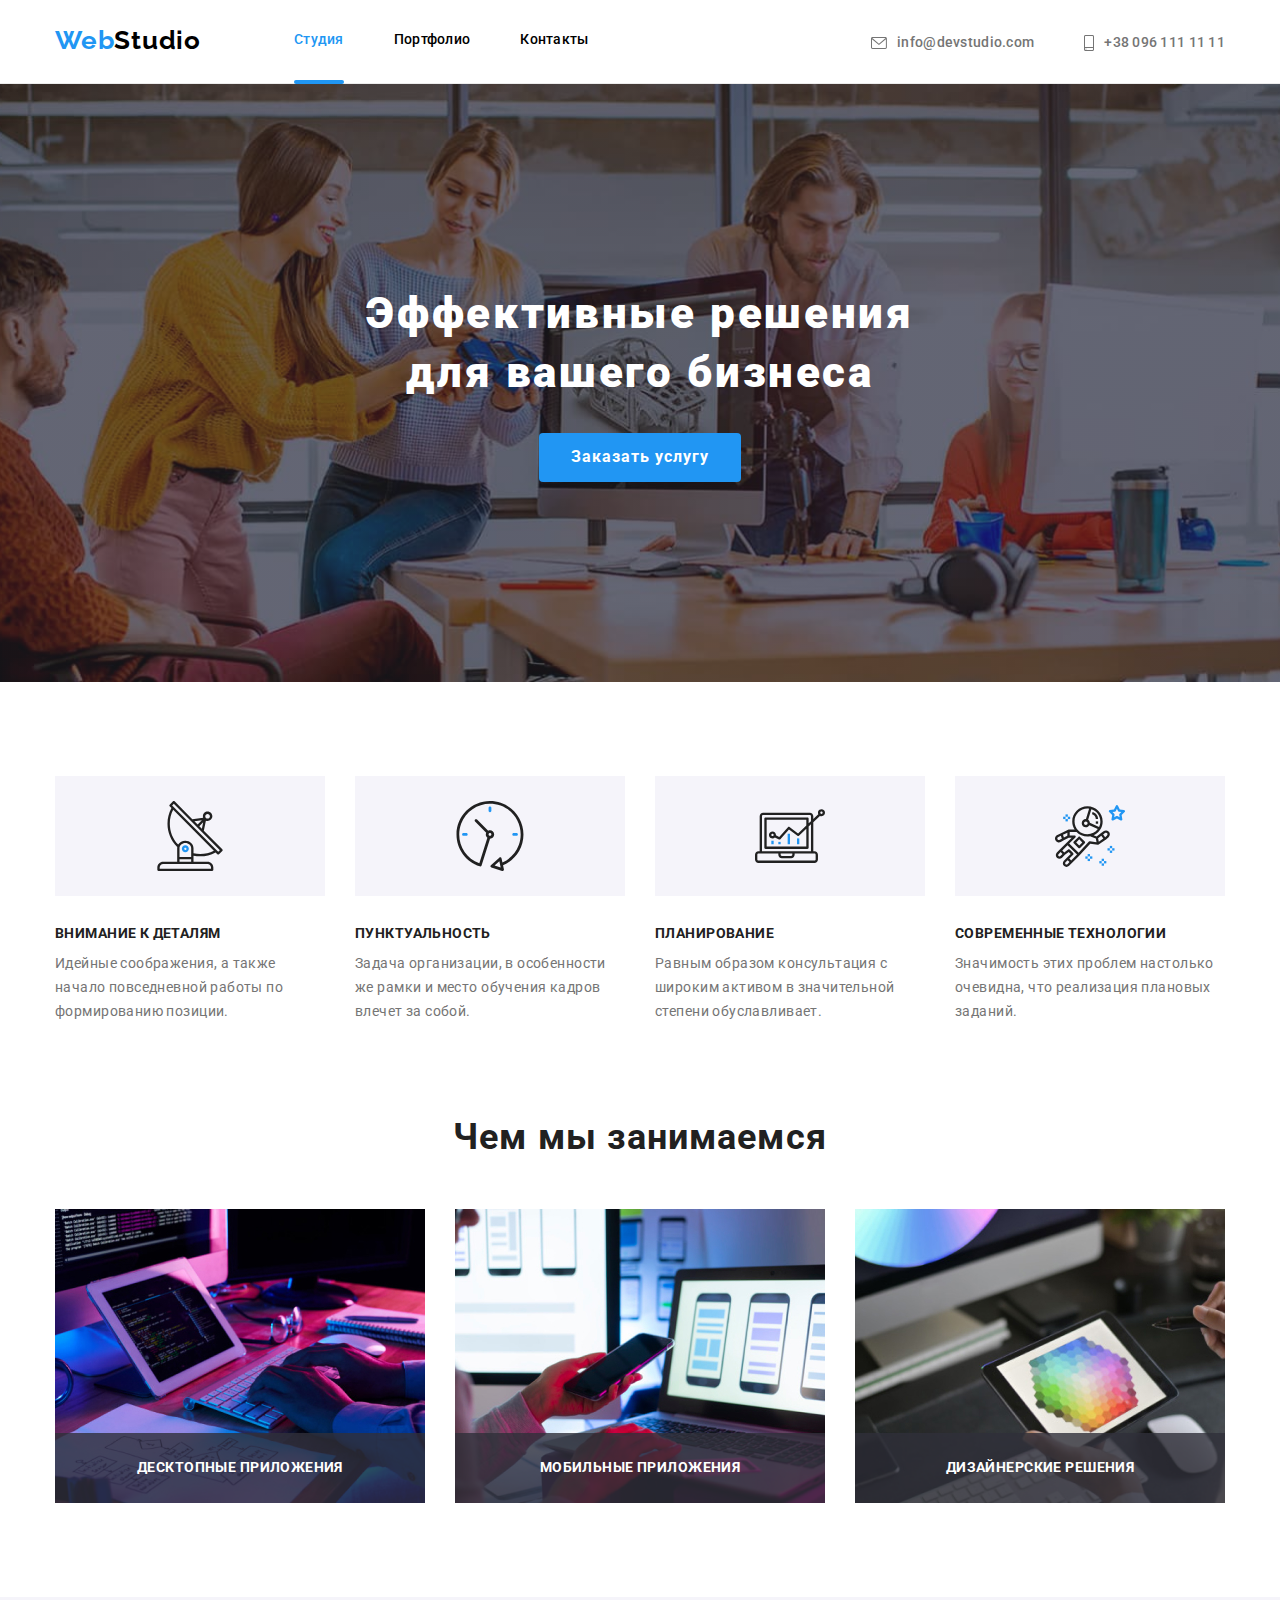
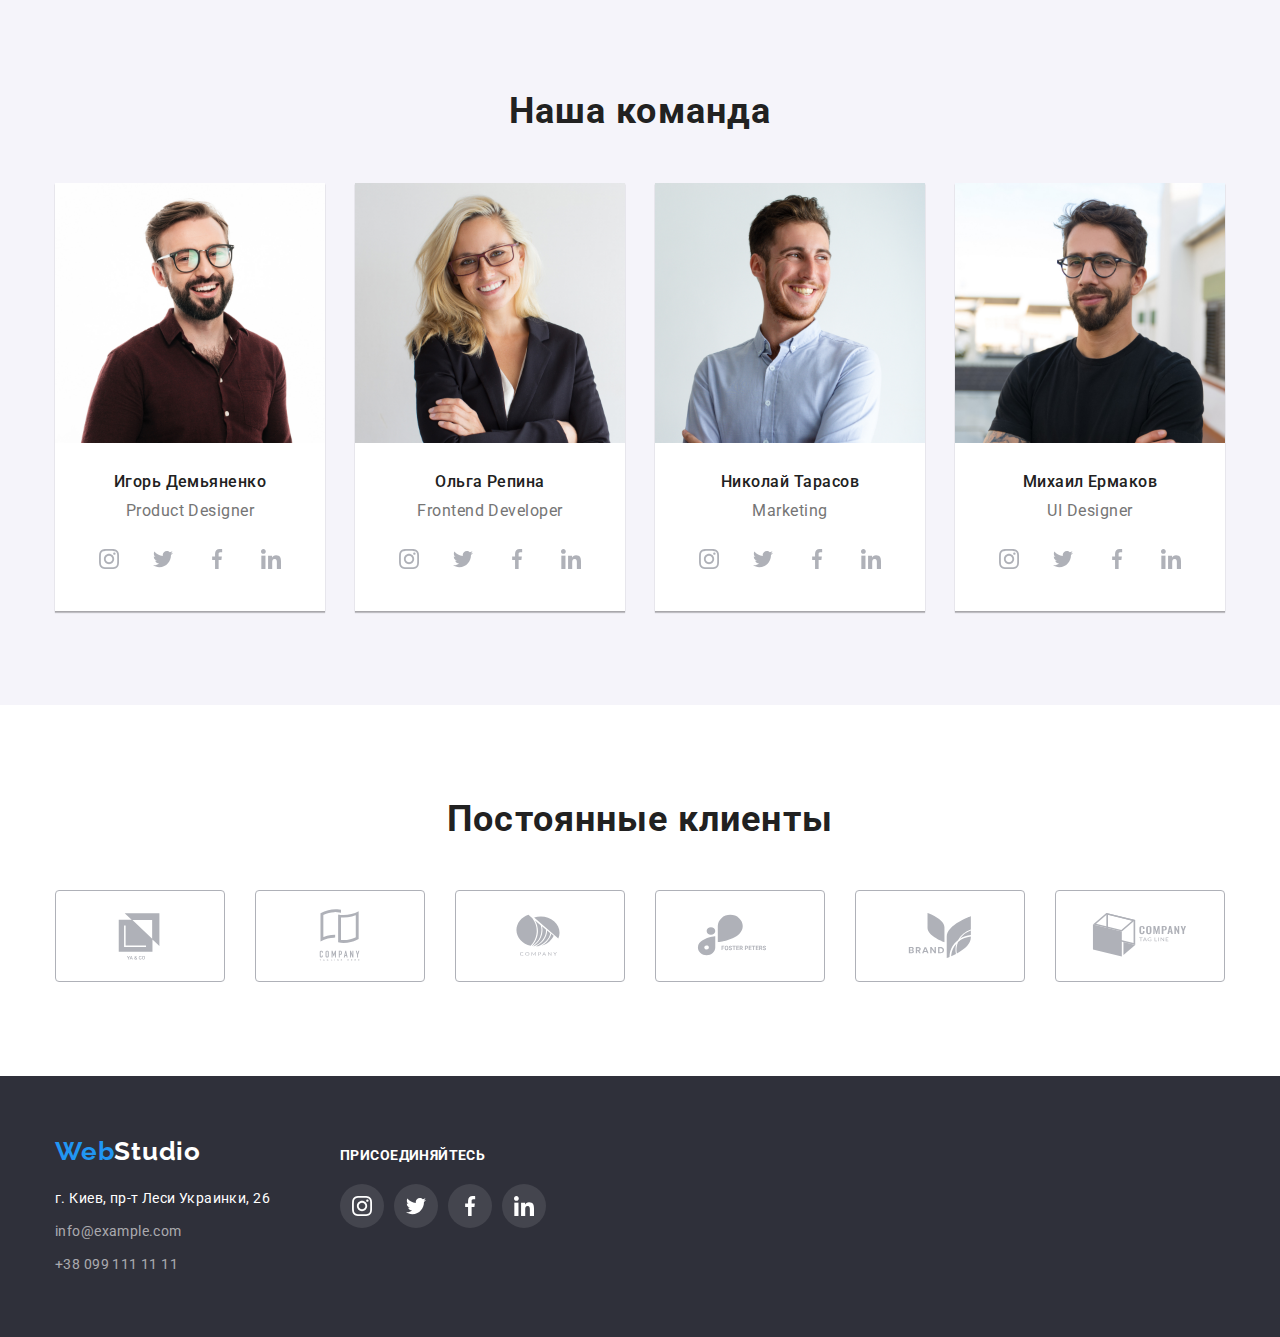
==== index.html @ 69501ec3 "clone rep 05" ====
<!DOCTYPE html>
<html lang="ru">
<head>
    <meta charset="UTF-8">
    <meta http-equiv="X-UA-Compatible" content="IE=edge">
    <meta name="viewport" content="width=device-width, initial-scale=1.0">
    <link href="https://fonts.googleapis.com/css2?family=Raleway:wght@700&family=Roboto:wght@400;500;700;900&display=swap"
        rel="stylesheet">
    <title lang="en">WebStudio</title>
    <link rel="stylesheet" href="https://cdnjs.cloudflare.com/ajax/libs/modern-normalize/1.1.0/modern-normalize.css"
        integrity="sha512-Y0MM+V6ymRKN2zStTqzQ227DWhhp4Mzdo6gnlRnuaNCbc+YN/ZH0sBCLTM4M0oSy9c9VKiCvd4Jk44aCLrNS5Q=="
        crossorigin="anonymous" referrerpolicy="no-referrer" />
    <link rel="stylesheet" href="./css/styles.css">
</head>
<body>
    <header class="header">
        <div class="container flex-container">
            <nav class="header-nav-container">
                <a class="logo" lang="en" href=""><span class="logo-web">Web</span>Studio</a>
                <ul class="header-list list">
                    <li class="header-list-item"><a class="current-page header-list-item-link" href="./index.html">Студия</a></li>
                    <li class="header-list-item"><a class="header-list-item-link" href="./portfolio.html">Портфолио</a>
                    </li>
                    <li class="header-list-item"><a class="header-list-item-link" href="">Контакты</a></li>
                </ul>
            </nav>
            <ul class="header-contacts list">
                <li class="contacts-item">
                    <a class="contacts-item-link"href="mailto:info@devstudio.com ">
                        <svg class="icon-contact-item" >
                            <use href="./images/portfolio/icon/icons.svg#icon-envelope"></use>
                        </svg>info@devstudio.com</a>
                </li>
                <li class="contacts-item">
                    <a class="contacts-item-link" href="tel:+380961111111">
                        <svg class="icon-contact-item smartphone">
                            <use href="./images/portfolio/icon/icons.svg#icon-smartphone"></use>
                        </svg> 
                        +38 096 111 11 11
                    </a>
                </li>
            </ul>
        </div>
    </header>
        <main class="main">
                <section class="main-decision-section">
                    <div class="container">
                        <h1 class="main-title-business">Эффективные решения <br> для вашего бизнеса</h1>
                        <button data-modal-open class="model-button button" type="button">Заказать услугу</button>
                       
                    </div>
                </section>
            <section class="main-description-section section">
                <div class="container">
                    <h2 class="visually-hidden-title" lang="en">Properties</h2>
                    <ul class="main-properties-list list">
                        <li class="main-properties-list-item">
                            <div class="icon-container">
                                <svg class="icon">
                                    <use href="./images/portfolio/icon/icons.svg#icon-antenna"></use>
                                </svg>
                            </div>
                            <h3 class="business-title">Внимание к деталям</h3>
                            <p class="business-description">Идейные соображения, а также начало повседневной работы по формированию позиции.
                            </p>
                        </li>
                        <li class="main-properties-list-item">
                            <div class="icon-container">
                                <svg class="icon">
                                    <use href="./images/portfolio/icon/icons.svg#icon-clock"></use>
                                </svg>
                            </div>
                            <h3 class="business-title">Пунктуальность</h3>
                            <p class="business-description">Задача организации, в особенности же рамки и место обучения кадров влечет за
                                собой.</p>
                        </li>
                        <li class="main-properties-list-item">
                            <div class="icon-container">
                                <svg class="icon">
                                    <use href="./images/portfolio/icon/icons.svg#icon-diagram"></use>
                                </svg>
                            </div>
                            <h3 class="business-title">Планирование</h3>
                            <p class="business-description">Равным образом консультация с широким активом в значительной степени
                                обуславливает.</p>
                        </li>
                        <li class="main-properties-list-item">
                            <div class="icon-container">
                                <svg class="icon">
                                    <use href="./images/portfolio/icon/icons.svg#icon-astronaut"></use>
                                </svg>
                            </div>
                            <h3 class="business-title">Современные технологии</h3>
                            <p class="business-description">Значимость этих проблем настолько очевидна, что реализация плановых заданий.</p>
                        </li>
                    </ul>
                </div>
            </section>
            <section class="our-job-section section">
                <div class="container">
                    <h2 class="job-title">Чем мы занимаемся</h2>
                    <ul class="example-images list">
                        <li class="example-img-item">
                            <img src="./images/business1.jpg" width="370" alt="печать на клавиатуре">
                            <p class="example-text">Десктопные приложения</p>
                        </li>
                        <li class="example-img-item">
                            <img src="./images/business2.jpg" width="370" alt="телефон в руке">
                            <p class="example-text">Мобильные приложения</p>
                        </li>
                        <li class="example-img-item">
                            <img src="./images/business3.jpg" width="370" alt="работа на планшете">
                            <p class="example-text">Дизайнерские решения</p>
                        </li>
                    </ul>
                </div>
            </section>
            <section class="team-section section">
                    <div class="container">
                        <h2 class="team-title">Наша команда</h2>
                        <ul class="team-list list">
                            <li class="studio-team-list-item">
                                <img class="team-person-photo" src="./images/team/Igor.jpg" width="270" alt="мужчина в очках улыбается">
                                <div class="team-description-section">
                                    <h3 class="team-person-title">Игорь Демьяненко</h3>
                                    <p class="team-person-description">Product Designer</p>
                                    <ul class="list icon-team-network-list">
                                        <li class="icon-team-network-item">
                                            <a class="icon-background-team" href="">
                                                <svg class="icon-team">
                                                    <use href="./images/portfolio/icon/icons.svg#icon-instagram"></use>
                                                </svg>
                                            </a> 
                                        </li>
                                        <li class="icon-team-network-item">
                                            <a class="icon-background-team" href="">
                                                <svg class="icon-team">
                                                    <use href="./images/portfolio/icon/icons.svg#icon-twitter"></use>
                                                </svg>
                                            </a>
                                        </li>
                                        <li class="icon-team-network-item">
                                            <a class="icon-background-team" href="">
                                                <svg class="icon-team">
                                                    <use href="./images/portfolio/icon/icons.svg#icon-facebook"></use>
                                                </svg>
                                            </a>
                                        </li>
                                        <li class="icon-team-network-item">
                                            <a class="icon-background-team" href="">
                                                <svg class="icon-team">
                                                    <use href="./images/portfolio/icon/icons.svg#icon-linkedin"></use>
                                                </svg>
                                            </a>
                                        </li>
                                    </ul>
                                </div>
                            </li>
                            <li class="studio-team-list-item">
                                <img class="team-person-photo" src="./images/team/Olga.jpg" width="270" alt="девушка улыбается">
                                <div class="team-description-section">
                                    <h3 class="team-person-title">Ольга Репина</h3>
                                    <p class="team-person-description">Frontend Developer</p>
                                    <ul class="list icon-team-network-list">
                                        <li class="icon-team-network-item">
                                            <a class="icon-background-team" href="">
                                                <svg class="icon-team">
                                                    <use href="./images/portfolio/icon/icons.svg#icon-instagram"></use>
                                                </svg>
                                            </a> 
                                        </li>
                                        <li class="icon-team-network-item">
                                            <a class="icon-background-team" href="">
                                                <svg class="icon-team">
                                                    <use href="./images/portfolio/icon/icons.svg#icon-twitter"></use>
                                                </svg>
                                            </a>
                                        </li>
                                        <li class="icon-team-network-item">
                                            <a class="icon-background-team" href="">
                                                <svg class="icon-team">
                                                    <use href="./images/portfolio/icon/icons.svg#icon-facebook"></use>
                                                </svg>
                                            </a>
                                        </li>
                                        <li class="icon-team-network-item">
                                            <a class="icon-background-team" href="">
                                                <svg class="icon-team">
                                                    <use href="./images/portfolio/icon/icons.svg#icon-linkedin"></use>
                                                </svg>
                                            </a>
                                        </li>
                                    </ul>
                                </div>
                            </li>
                            <li class="studio-team-list-item">
                                <img class="team-person-photo" src="./images/team/Nikolai.jpg" width="270" alt="мужчина улыбается">
                                <div class="team-description-section">
                                    <h3 class="team-person-title">Николай Тарасов</h3>
                                    <p class="team-person-description">Marketing</p>
                                    <ul class="list icon-team-network-list">
                                        <li class="icon-team-network-item">
                                            <a class="icon-background-team" href="">
                                                <svg class="icon-team">
                                                    <use href="./images/portfolio/icon/icons.svg#icon-instagram"></use>
                                                </svg>
                                            </a> 
                                        </li>
                                        <li class="icon-team-network-item">
                                            <a class="icon-background-team" href="">
                                                <svg class="icon-team">
                                                    <use href="./images/portfolio/icon/icons.svg#icon-twitter"></use>
                                                </svg>
                                            </a>
                                        </li>
                                        <li class="icon-team-network-item">
                                            <a class="icon-background-team" href="">
                                                <svg class="icon-team">
                                                    <use href="./images/portfolio/icon/icons.svg#icon-facebook"></use>
                                                </svg>
                                            </a>
                                        </li>
                                        <li class="icon-team-network-item">
                                            <a class="icon-background-team" href="">
                                                <svg class="icon-team">
                                                    <use href="./images/portfolio/icon/icons.svg#icon-linkedin"></use>
                                                </svg>
                                            </a>
                                        </li>
                                    </ul>
                                </div> 
                            </li>
                            <li class="studio-team-list-item">
                                <img class="team-person-photo" src="./images/team/Michael.jpg" width="270" alt="Мужчина в очках">
                                <div class="team-description-section">
                                    <h3 class="team-person-title">Михаил Ермаков</h3>
                                    <p class="team-person-description">UI Designer</p>
                                    <ul class="list icon-team-network-list">
                                        <li class="icon-team-network-item">
                                            <a class="icon-background-team" href="">
                                                <svg class="icon-team">
                                                    <use href="./images/portfolio/icon/icons.svg#icon-instagram"></use>
                                                </svg>
                                            </a> 
                                        </li>
                                        <li class="icon-team-network-item">
                                            <a class="icon-background-team" href="">
                                                <svg class="icon-team">
                                                    <use href="./images/portfolio/icon/icons.svg#icon-twitter"></use>
                                                </svg>
                                            </a>
                                        </li>
                                        <li class="icon-team-network-item">
                                            <a class="icon-background-team" href="">
                                                <svg class="icon-team">
                                                    <use href="./images/portfolio/icon/icons.svg#icon-facebook"></use>
                                                </svg>
                                            </a>
                                        </li>
                                        <li class="icon-team-network-item">
                                            <a class="icon-background-team" href="">
                                                <svg class="icon-team">
                                                    <use href="./images/portfolio/icon/icons.svg#icon-linkedin"></use>
                                                </svg>
                                            </a>
                                        </li>
                                    </ul>
                                </div>
                            </li>
                        </ul>
                    </div>
            </section>
            <section class="clients-section section">
                <div class="container">
                    <h2 class="clients-title">Постоянные клиенты</h2>
                    <ul class="clients-list-example list">
                        <li class="clients-list-item">
                            <a class="clients-list-link" href="">
                                <svg class="clients-icon">
                                    <use href="./images/portfolio/icon/icons.svg#icon-ya-co-logo"></use>
                                </svg>
                            </a>
                        </li>
                        <li class="clients-list-item">
                            <a class="clients-list-link" href="">
                                <svg class="clients-icon">
                                    <use href="./images/portfolio/icon/icons.svg#icon-company-tagline-logo"></use>
                                </svg>
                            </a>
                        </li>
                        <li class="clients-list-item">
                            <a class="clients-list-link" href="">
                                <svg class="clients-icon">
                                    <use href="./images/portfolio/icon/icons.svg#icon-company-logo"></use>
                                </svg>
                            </a>
                        </li>
                        <li class="clients-list-item">
                            <a class="clients-list-link" href="">
                                <svg class="clients-icon">
                                    <use href="./images/portfolio/icon/icons.svg#icon-fosters-peters-logo"></use>
                                </svg>
                            </a>
                        </li>
                        <li class="clients-list-item">
                            <a class="clients-list-link" href="">
                                <svg class="clients-icon">
                                    <use href="./images/portfolio/icon/icons.svg#icon-brand-logo"></use>
                                </svg>
                            </a>
                        </li>
                        <li class="clients-list-item">
                            <a class="clients-list-link" href="">
                                <svg class="clients-icon">
                                    <use href="./images/portfolio/icon/icons.svg#icon-tag-line-logo"></use>
                                </svg>
                            </a>
                        </li>
                    </ul>
                    </section>
                </div>
        </main>
        <footer class="footer">
            <div class="container flex-container">
                <div class="footer-adress">
                    <a class="footer-logo" lang="en" href=""><span class="logo-web">Web</span>Studio</a>
                    <address class="address">
                        <ul class="list">
                            <li class="address-list-item"> <a class="list-item adress map" href="https://goo.gl/maps/zFuHG1yWftqur64G7"
                                    target="_blank" rel="noopener norefferer">г. Киев, пр-т
                                    Леси Украинки, 26</a></li>
                            <li class="address-list-item">
                                <a class="list-item" href="mailto:info@example.com ">info@example.com</a>
                            </li>
                            <li class="address-list-item">
                                <a class="list-item" href="tel:+380991111111">+38 099 111 11 11</a>
                            </li>
                        </ul>
                    </address>
                </div>
                <div class="footer-media">
                    <section class="join-section">
                        <h2 class="join-section-title">Присоединяйтесь</h2>
                        <ul class="join-media-footer list">
                            <li class="media-footer-list">
                                <a class="media-footer-link" href="">
                                    <svg class="icon-media-footer">
                                        <use href="./images/portfolio/icon/icons.svg#icon-instagram"></use>
                                    </svg>
                                </a>
                            </li>
                            <li class="media-footer-list" >
                                <a class="media-footer-link" href="">
                                    <svg class="icon-media-footer">
                                        <use href="./images/portfolio/icon/icons.svg#icon-twitter"></use>
                                    </svg>
                                </a>
                            </li>
                            <li class="media-footer-list">
                                <a class="media-footer-link" href="">
                                    <svg class="icon-media-footer">
                                        <use href="./images/portfolio/icon/icons.svg#icon-facebook"></use>
                                    </svg>
                                </a>
                            </li>
                            <li class="media-footer-list" >
                                <a class="media-footer-link" href="">
                                    <svg class="icon-media-footer">
                                        <use href="./images/portfolio/icon/icons.svg#icon-linkedin"></use>
                                    </svg>
                                </a>
                            </li>
                        </ul>
                    </section>
                </div>
            </div>
        </footer>
        <div class="backdrop is-hidden" data-modal>
            <div class="modal">
                <button class="close-modal-button" data-modal-close type="button">
                    <svg class="close-modal-icon">
                        <use href="./images/portfolio/icon/close-icon.svg#icon-close-icon"></use>
                    </svg>
                </button>
            </div>
        </div>
    <script src="./js/modal.js"></script>
</body>
</html>
---- css/styles.css ----
:root{
    --focus-color: #2196F3;
    --title-color: #212121;
    --contact-color: #757575;
    --model-button: #188CE8;
    --basic-color: #000;
    --border-line-color: #ECECEC;
    --icon-color: #F5F4FA;
    --icon-border-color: #AFB1B8;
}
html {
    box-sizing: border-box;
}

h1,
h2,
h3,
h4,
h5,
h6,
p {
    margin-top: 0px;
    margin-bottom: 0px
}

ul,
ol {
    margin-top: 0px;
    margin-bottom: 0px;
    padding-left: 0px;
}

img {
    display: block;
}

.list{
    list-style: none;
    
}
.link{
    text-decoration: none;
}


body {
    font-family: Roboto;
    color: var(--basic-color);
    background-color: #fff;
    margin: 0 auto;
    
}

.button{
    cursor: pointer;
}

/*--------------------------------------ОБОЛОЧКА-УТИЛИТА-----------------------------------------------------------*/
.container{
    width: 1200px;
    padding: 0px 15px;
    margin: 0 auto;
}
.flex-container {
    display: flex;
    align-items: baseline;
}

.section{
    padding: 94px 0;
}


.current-page::after{
    content: "";

    position: absolute;
    left: 0;
    top: 100%;
   

    width: 100%;
    height: 4px;
    background-color: var(--focus-color);
    border-radius: 2px;
   
}
/*------------------------------------------------------Header-------------------------------------*/
.header {
    border-bottom: 1px solid var(--border-line-color);
}


.logo{
    font-family: 'Raleway';
    font-weight: 700;
    font-size: 26px;
    line-height: 1.19;
    letter-spacing: 0.03em;
    text-decoration: none;
    color: var(--basic-color);
    margin-right: 93px;
}
.logo-web{
    color: var(--focus-color);
}
.header-nav-container{
    display: flex;
    align-items: center;
}
.header-list {
    font-weight: 500;
    font-size: 14px;
    line-height: 1.14;
    letter-spacing: 0.02em;
    color: var(--title-color);
    display: flex;
}
.header-list-item{
    position: relative;
    
}


.header-list-item:not(:last-child) {
    margin-right: 50px;
}

.header-list-item-link {
    display: block;
    padding: 32px 0;
    color: var(--basic-color);
    text-decoration: none;
    transition: color 250ms cubic-bezier(0.4, 0, 0.2, 1);
}

.current-page {
    color: #2196F3;

}

.header-list-item-link:hover,
.header-list-item-link:focus{
    color: var(--focus-color);
    
}

.header-contacts{
    display: flex;
    align-items: center;
    margin-left: auto;
}
.contacts-item:not(:last-child){
    margin-right: 50px;
}
.contacts-item-link{
    display: flex;
    align-items: center;
    font-weight: 500;
    font-size: 14px;
    line-height: 1.14;
    letter-spacing: 0.02em;
    color: var(--contact-color);
    text-decoration: none;  
    padding: 32px 0;
    transition: color 250ms cubic-bezier(0.4, 0, 0.2, 1);
}

.contacts-item-link:hover ,
.contacts-item-link:focus {
    color: var(--focus-color);
    
   
}
.icon-envelope-item{
    transition: fill 250ms cubic-bezier(0.4, 0, 0.2, 1);
}
.contacts-item-link:hover .icon-envelope-item{
    fill: var(--focus-color);
}


/*-----Main------*/

.main-decision-section{
    margin: 0 auto;
    background-color: #2F303A;
    padding-top: 200px;
    padding-bottom: 200px;
    text-align: center;
    background-image: linear-gradient( to right, rgba(47, 48, 58, 0.4), rgba(47, 48, 58, 0.4)), url(
    "../images/portfolio/bg-img.jpg");
    background-size: cover;
    background-repeat: no-repeat;
    background-position: center;
    max-width: 1600px;



}

/*----------ICON---------*/
.icon-contact-item{
    margin-right: 10px;
    fill: var(--contact-color);
    width: 16px;
    height: 12px;

    transition: fill 250ms cubic-bezier(0.4, 0, 0.2, 1);


}
.contacts-item-link:hover .icon-contact-item,
.contacts-item-link:focus .icon-contact-item{
    fill: var(--focus-color);
    
}

.smartphone{
    width: 10px;
    height: 16px;
}
.icon-container{
    background-color: var(--icon-color);
    width: 270px;
    height: 120px;
    margin-bottom: 30px;
    display: flex;
    justify-content: center;
    align-items: center;
}


.icon{
    width: 70px;
    height: 70px;
    
   
}

/*---------------------ICON-TEAM--------------------------*/
.icon-team{
    width: 20px;
    height: 20px;
    fill: currentColor;
}



.icon-team-network-list {
    display: flex;
    justify-content: center;
}


.icon-team-network-item:not(:last-child) {
    margin-right: 10px;
}

.icon-background-team {
    height: 44px;
    width: 44px;
    display: flex;
    align-items: center;
    justify-content: center;
    border-radius: 50%;
    color: var(--icon-border-color);

    transition: color 250ms cubic-bezier(0.4, 0, 0.2, 1), background-color 250ms cubic-bezier(0.4, 0, 0.2, 1);
}

.icon-background-team:hover,
.icon-background-team:focus {
    background-color: var(--focus-color);
    color: #fff;
    
}



.portfolio-nav-list{
    display: flex;
    justify-content: center;
    margin-bottom: 50px;
    
}

.portfolio-nav-list-item:not(:last-child){
    margin-right: 8px;
}

.main-portfolio-list{
    display: flex;
    flex-wrap: wrap; 
    margin: 0 auto;
 
}
.main-portfolio-list-item{
    margin-bottom: 30px;

}
.main-portfolio-list-item:not(:nth-child(3n)){
    margin-right: 30px;
}

.main-portfolio-list-item:nth-last-child(-n+3){
    margin-bottom: 0px;
}

.main-portfolio-list-link{
    display: block;
    text-decoration: none;

    transition: box-shadow 250ms cubic-bezier(0.4, 0, 0.2, 1), opacity 250ms cubic-bezier(0.4, 0, 0.2, 1), visibility 250ms cubic-bezier(0.4, 0, 0.2, 1);
}
.main-portfolio-list-link:hover,
.main-portfolio-list-link:focus{
    box-shadow: 1px 4px 6px rgba(0, 0, 0, 0.16), 0px 4px 4px rgba(0, 0, 0, 0.25);
    
    
}

.main-portfolio-list-link:hover .main-portfolio-overlay,
.main-portfolio-list-link:focus .main-portfolio-overlay{
    transform: translateY(0%);
}

.main-portfolio-overlay-container{
    position: relative;
    overflow: hidden;

}
.main-portfolio-overlay{
    position: absolute;
    top: 0;
    left: 0;
    width: 100%;
    height: 100%;

    transform: translateY(100%);
    transition: transform 250ms cubic-bezier(0.4, 0, 0.2, 1);


    
    font-size: 18px;
    line-height: 1.5;
    letter-spacing: 0.03em;
    color: #fff;
    background-color: rgba(33, 150, 243, 0.9);
    overflow: auto;

    padding: 63px 24px;
    
}

.portfolio-description-section{
    padding-top: 20px;
    padding-right: 24px;
    padding-bottom: 20px;
    padding-left: 24px;
    border-right: 1px solid var(--border-line-color);
    border-bottom: 1px solid var(--border-line-color);
    border-left: 1px solid var(--border-line-color);
}
.main-properties-list{
    display: flex;
   
}

.main-properties-list-item:not(:last-child){
    margin-right: 30px;
}

.main-title-business{
    font-weight: 900;
    font-size: 44px;
    line-height: 1.36;
    letter-spacing: 0.06em;
    color: #fff;
    text-align: center;
    margin-bottom: 30px;
}

.model-button{
    color: #fff;
    background-color: var(--focus-color);
    font-weight: 700;
    font-size: 16px;
    line-height: 1.8;
    letter-spacing: 0.06em;
    padding: 10px 32px;
    border-radius: 4px;
    text-align: center;
    border: none;

    transition: background-color 250ms cubic-bezier(0.4, 0, 0.2, 1);

}

.model-button:hover,
.model-button:focus{
    background-color: var(--model-button);
   
}

/*--------------------------MODAL-OPEN--------------------------------*/
.backdrop{
    position: fixed;
    top: 0;
    left: 0;

    width: 100%;
    height: 100%;
    background-color: rgba(0, 0, 0, 0.2);
   
    transition:opacity 250ms, visibility 250ms;
}
.is-hidden{
     pointer-events: none;
     opacity: 0;
    visibility: hidden;

}
.modal{
    position: absolute;
    top: 50%;
    left: 50%;
    transform: translate(-50%, -50%);
    box-sizing: border-box;


    padding: 8px;
    margin: auto;
    min-width: 528px;
    min-height: 581px;
    background-color: #fff;

}

.close-modal-button{
    position: absolute;
    top: 8px;
    right: 8px;

   width: 30px;
   height: 30px;
   cursor: pointer;
   border-radius: 50%;
   border: 1px solid rgb(0, 0, 0,0.1);

   color: #000;
   background-color: #fff;

   display: flex;
   justify-content: center;
   align-items: center;
   
}

.close-modal-icon{
   width: 18px;
   height: 18px;
   fill: currentColor;
    
}
/*-------------------/MODAL-WINDOW-----------------------*/

.business-title{
    font-weight: 700;
    font-size: 14px;
    line-height: 1.14;
    letter-spacing: 0.03em;
    color: var(--title-color);
    text-transform: uppercase;
    margin-bottom: 10px;
}

.visually-hidden-title {
    position: absolute;
    width: 1px;
    height: 1px;
    margin: -1px;
    border: 0;
    padding: 0;
    white-space: nowrap;
    clip-path: inset(100%);
    clip: rect(0 0 0 0);
    overflow: hidden;  
}



.business-description{
    font-weight: 400;
    font-size: 14px;
    line-height: 1.7;
    letter-spacing: 0.03em;
    color: var(--contact-color);
}

.our-job-section{
    padding-top: 0;
}

.job-title{
    font-weight: 700;
    font-size: 36px;
    line-height: 1.16;
    letter-spacing: 0.03em;
    color: var(--title-color);
    text-align: center;
    margin-bottom: 50px;
}

.example-images{
    display: flex;
    justify-content: center;
    
}

.example-img-item:not(:last-child){
    margin-right: 30px;
    
}

.example-img-item{
    position: relative;
}

.example-text{
    position: absolute;
    left:0;
    top: 100%;
    transform: translateY(-100%);

    font-weight: 700;
    font-size: 14px;
    line-height: 1.14;
    text-align: center;
    letter-spacing: 0.03em;
    text-transform: uppercase;
    color: #fff;

    background-color: rgba(47, 48, 58, 0.8);

    min-height: 70px;
    width: 100%;
    display: flex;
    align-items: center;
    justify-content: center;
}


.team-section{
    background-color: #F5F4FA;
    
}

.studio-team-list-item{
    background-color: #fff;
    text-align: center;
    box-shadow: 0px 2px 1px rgba(0, 0, 0, 0.2), 0px 1px 1px rgba(0, 0, 0, 0.14);
}

.team-title{
    font-weight: 700;
    font-size: 36px;
    line-height: 1.16;
    letter-spacing: 0.03em;
    color: var(--title-color);
    text-align: center;
    margin-bottom: 50px;
}

.team-list{
    display: flex;
    justify-content: center;
}

.studio-team-list-item:not(:last-child){
    margin-right: 30px;

}

.team-description-section{
    padding: 30px 0;
}

.team-person-title{
    font-weight: 500;
    font-size: 16px;
    line-height: 1.18;
    letter-spacing: 0.03em;
    color: var(--title-color);
    margin-bottom: 10px;
}

.team-person-description{
    font-weight: 400;
    font-size: 16px;
    line-height: 1.18;
    letter-spacing: 0.03em;
    color: var(--contact-color);
    margin-bottom: 16px;

}


.portfolio-main-button{
    font-family: 'Roboto';
    font-weight: 500;
    font-size: 16px;
    line-height: 1.6;
    text-align: center;
    letter-spacing: 0.03em;
    color: var(--title-color);
    border-radius: 4px;
    border: none;
    padding-top: 6px;
    padding-bottom: 6px;
    padding-right: 22px;
    padding-left: 22px;

    transition: background-color 250ms cubic-bezier(0.4, 0, 0.2, 1), color 250ms cubic-bezier(0.4, 0, 0.2, 1), box-shadow 250ms cubic-bezier(0.4, 0, 0.2, 1);
}

.portfolio-main-button:hover,
.portfolio-main-button:focus{
    background-color: var(--focus-color);
    color: #fff;
    box-shadow: 0px 4px 4px #00000025;
    
}
.portfolio-title{
    font-weight: 700;
    font-size: 18px;
    line-height: 2;
    letter-spacing: 0.06em;
    color: var(--title-color);
    margin-bottom: 4px;
}

.portfolio-text{
    font-weight: 400;
    font-size: 16px;
    line-height: 1.8;
    letter-spacing: 0.03em;
    color: var(--contact-color);
}


/*-----------------OUR-CLIENTS---------------------*/


.clients-title {
    font-weight: 700;
    font-size: 36px;
    line-height: 1.16;
    text-align: center;
    letter-spacing: 0.03em;
    color: var(--title-color);
    margin-bottom: 50px;
}

.clients-list-example {
    display: flex;
    justify-content: center;

}

.clients-list-item{
    width: 170px;
    height: 92px;
    
}
.clients-list-item:not(:last-child) {
    margin-right: 30px;
}
.clients-list-link{
    width: 100%;
    height: 100%;
    border: 1px solid var(--icon-border-color);
    border-radius: 4px;
    display: flex;
    justify-content: center;
    align-items: center;
    color: var(--icon-border-color);

    transition: color 250ms cubic-bezier(0.4, 0, 0.2, 1), border-color 250ms cubic-bezier(0.4, 0, 0.2, 1);
}

.clients-list-link:hover,
.clients-list-link:focus {
    color: var(--focus-color);
    border-color: var(--focus-color);
    
}

.clients-icon {
    width: 106px;
    height: 60px;
    fill: currentColor;
}


/*-----Footer------*/
.footer{
    background-color: #2F303A;
    padding: 60px 0;  
}
.footer-logo{
    color: #fff;
    font-family: 'Raleway';
    font-weight: 700;
    font-size: 26px;
    line-height: 1.19;
    letter-spacing: 0.03em;
    text-decoration: none;
    display: inline-block;
    margin-bottom: 20px;
    
}

.address{
    font-style: normal;
    font-weight: 400;
    font-size: 14px;
    line-height: 1.71;
    letter-spacing: 0.03em;
  
}

.address-list-item:not(:last-child) {
    margin-bottom: 9px;
}


.list-item{
    text-decoration: none;
    color: #ffffff99;

    transition: color 250ms cubic-bezier(0.4, 0, 0.2, 1);
}

.list-item:hover,
.list-item:focus{
    color: var(--focus-color);
    
}


.map{
    color: #fff;
}

/*------------------PROPOSAL-----------------*/

.join-section-title{
    font-weight: 700;
    font-size: 14px;
    line-height: 1.14;
    letter-spacing: 0.03em;
    text-transform: uppercase;
    margin-bottom: 20px;
    color: #fff;
}
.footer-adress{
    margin-right: 70px;
}


.join-media-footer {
    display: flex;
}



.media-footer-list:not(:last-child) {
        margin-right: 10px;
}


.media-footer-link {
    display: flex;
    border-radius: 50%;
    background-color: rgb(255, 255, 255,0.1);
    width: 44px;
    height: 44px;
    align-items: center;
    justify-content: center;

    transition: background-color 250ms cubic-bezier(0.4, 0, 0.2, 1);
}
.media-footer-link:hover,
.media-footer-link:focus {
    background-color: var(--focus-color);
   
}

.icon-media-footer {
    width: 20px;
    height: 20px;
    fill: #fff;
}
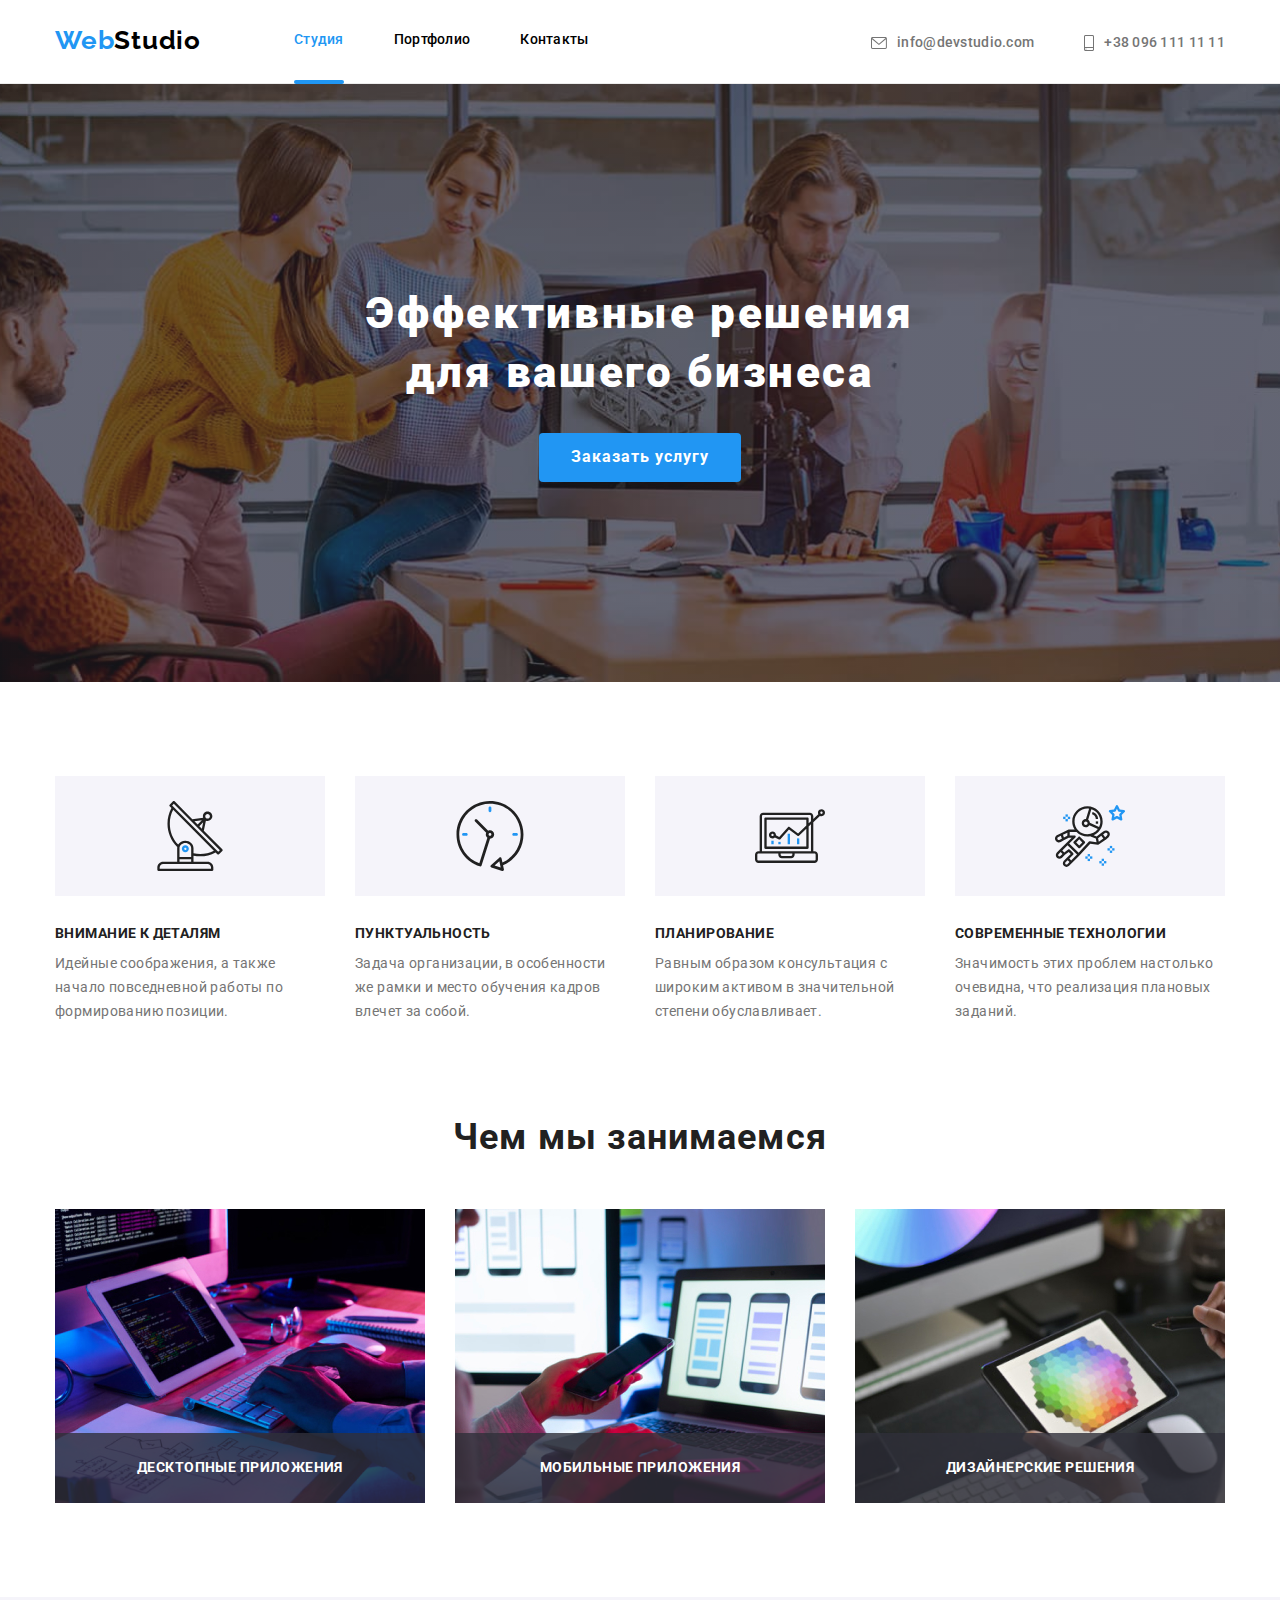
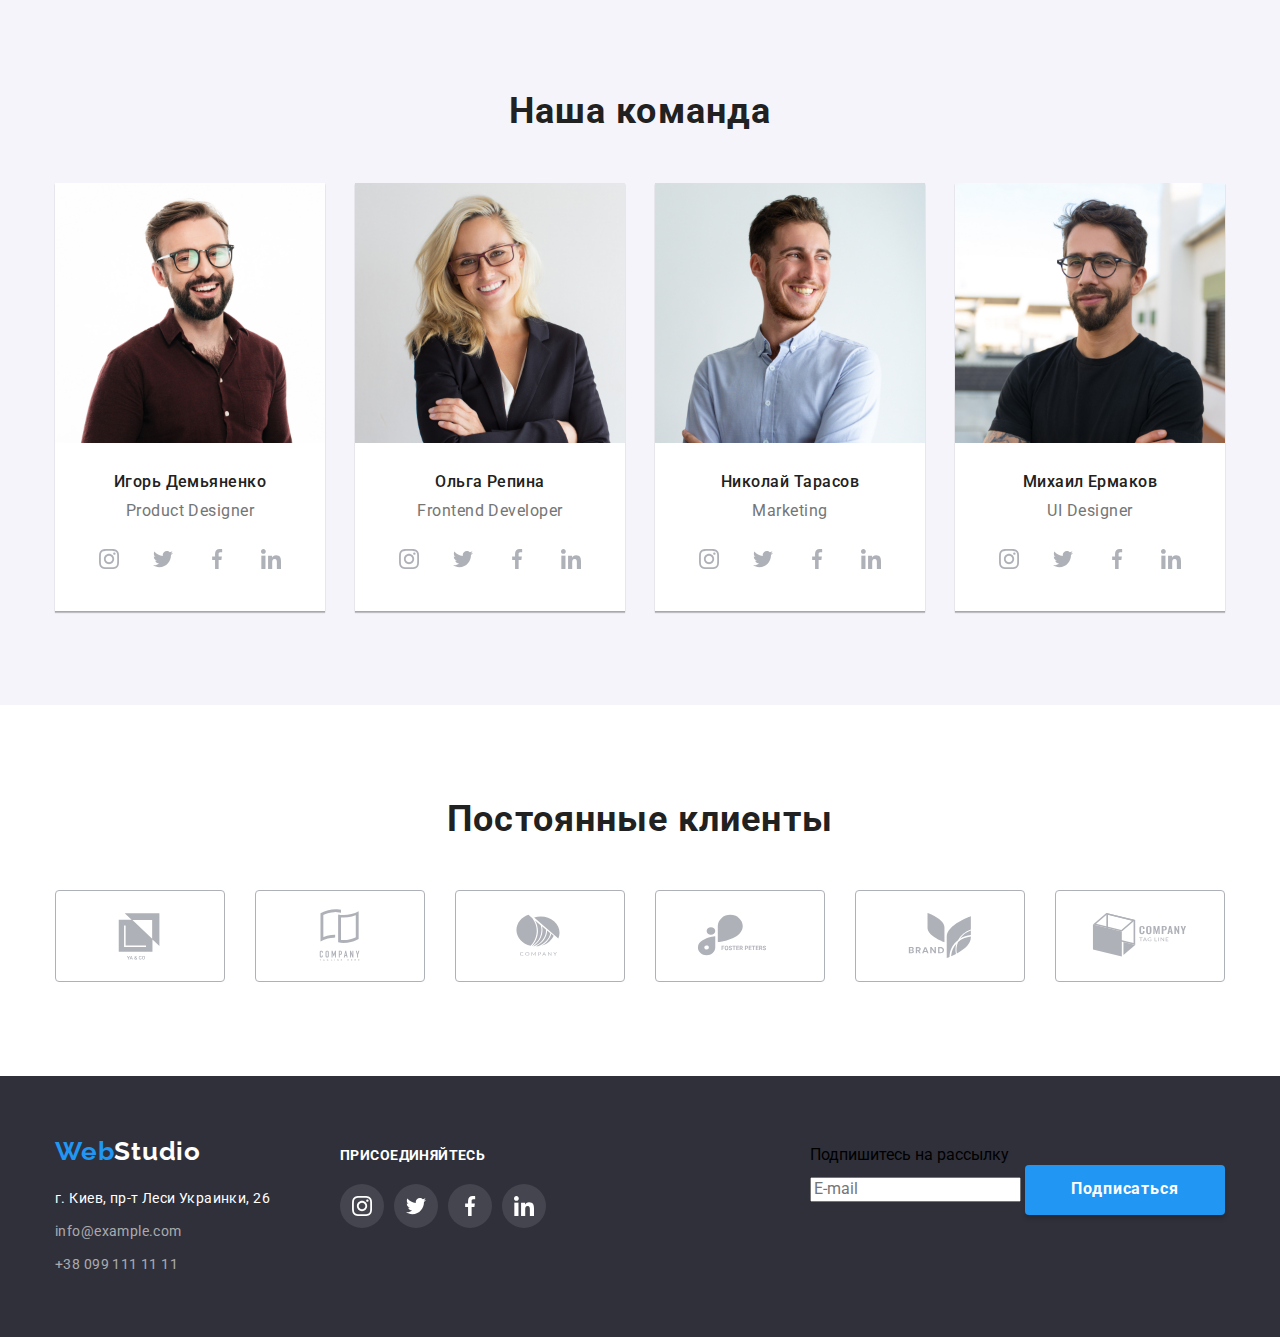
==== commit c3296d5a: "add footer-form markup" ====
--- a/index.html
+++ b/index.html
@@ -373,6 +373,13 @@
                         </ul>
                     </section>
                 </div>
+                <form class="footer-form">
+                    <p class="footer-form-text">Подпишитесь на рассылку</p>
+                    <label for="" class="footer-form-label">
+                        <input class="footer-form-input" type="email" name="user-email" placeholder="E-mail">
+                    </label>
+                    <button class="footer-form-btn" type="submit">Подписаться</button>
+                </form>
             </div>
         </footer>
         <div class="backdrop is-hidden" data-modal>
@@ -382,6 +389,45 @@
                         <use href="./images/portfolio/icon/close-icon.svg#icon-close-icon"></use>
                     </svg>
                 </button>
+                <form class="form-modal">
+                    <p class="form-modal-text">Оставьте свои данные, мы вам перезвоним</p>
+                    <label class="form-modal-item" for="">
+                        <span class="form-modal-prompt">Имя</span>
+                        <div class="form-modal-icon-wrapper">
+                            <input class="form-modal-input" type="text" pattern="[a-zA-Z]*" name="username"  title="Elena" autofocus>
+                            <svg class="form-modal-icon person-black">
+                                <use href="./images/portfolio/icon/icons.svg#icon-person-black-icon"></use>
+                            </svg>
+                        </div>
+                    </label>
+                    <label class="form-modal-item" for="">
+                        <span class="form-modal-prompt">Телефон</span>
+                        <div class="form-modal-icon-wrapper">
+                            <input class="form-modal-input" type="tel" pattern="[+xxx]-[xxx]-[xx]-[xx]*" title="+xxx-xxx-xx-xx" name="phone-number" >
+                            <svg class="form-modal-icon phone-black">
+                                <use href="./images/portfolio/icon/icons.svg#icon-phone-black-icon"></use>
+                            </svg>
+                        </div>
+                    </label>
+                    <label class="form-modal-item" for="">
+                        <span class="form-modal-prompt">Почта</span>
+                        <div class="form-modal-icon-wrapper">
+                            <input class="form-modal-input" type="email" name="user-email">
+                            <svg class="form-modal-icon email-black">
+                                <use href="./images/portfolio/icon/icons.svg#icon-email-black-icon"></use>
+                            </svg>
+                        </div>
+                    </label>
+                    <label class="form-modal-textarea" for="">
+                        <span class="form-modal-prompt">Комментарий</span>
+                        <textarea class="form-modal-comment" type="text" placeholder="Введите текст"></textarea>
+                    </label>
+                    <label class="form-modal-checkbox" for="checkbox">
+                        <input id="checkbox" class="form-input-checkbox" type="checkbox" name="comment" required>
+                        <span class="form-checkbox-text">Соглашаюсь с рассылкой и принимаю <a class="form-checkbox-link" href="">Условия договора</a></span>
+                    </label>
+                    <button class="form-modal-btn" type="submit">Отправить</button>
+                </form>
             </div>
         </div>
     <script src="./js/modal.js"></script>
--- a/css/styles.css
+++ b/css/styles.css
@@ -65,6 +65,7 @@
     display: flex;
     align-items: baseline;
 }
+
 
 .section{
     padding: 94px 0;
@@ -464,6 +465,193 @@
     
 }
 /*-------------------/MODAL-WINDOW-----------------------*/
+/*-----------------------------------FORM-MODAL--------------------------------------------------*/
+.form-modal {
+    padding: 40px;
+    display: flex;
+    flex-direction: column;
+}
+
+.form-modal-text {
+    font-weight: 700;
+    font-size: 20px;
+    line-height: 1.15;
+    text-align: center;
+    letter-spacing: 0.03em;
+    color: var(--title-color);
+
+    margin-bottom: 12px;
+}
+
+.form-modal-item {
+    display: inline-block;
+    
+    
+}
+
+.form-modal-item:not(:last-child){
+    margin-bottom: 10px;
+}
+
+.form-modal-prompt{
+    display: inline-block;
+
+    font-size: 12px;
+    line-height: 1.16;
+    letter-spacing: 0.01em;
+    color: var(--contact-color);
+    margin-bottom: 4px;
+
+}
+
+.form-modal-input {
+    width: 100%;
+    padding-left: 42px;
+    border: 1px solid rgba(33, 33, 33, 0.2);
+    border-radius: 4px;
+
+    height: 40px;
+    width: 100%;
+}
+
+.form-modal-input:focus{
+    outline: none;
+    border-color: var(--focus-color);
+
+}
+
+.form-modal-input:focus + .form-modal-icon{
+    fill: var(--focus-color);
+}
+
+.form-modal-comment{
+    width: 100%;
+    height: 120px;
+
+    border: 1px solid rgba(33, 33, 33, 0.2);
+    border-radius: 4px;
+    resize: none;
+
+    padding: 12px 16px;
+}
+.form-modal-comment:focus{
+    outline: none;
+    border-color: var(--focus-color) ;
+}
+
+.form-modal-icon-wrapper{
+    position: relative;
+}
+
+.form-modal-icon{
+    position: absolute;
+    top: 50%;
+    left: 15px;
+
+    width: 18px;
+    height: 18px;
+    fill: currentColor;
+
+    transform: translate(-50%, -50%);
+}
+
+
+
+.person-black{
+    width: 12px;
+    height: 12px;
+}
+
+.phone-black{
+    width: 13px;
+    height: 13px;
+}
+
+.email-black{
+    width: 15px;
+    height: 12px;
+}
+
+.form-modal-textarea {
+    margin-bottom: 20px;
+}
+
+.form-modal-prompt {}
+
+.form-modal-comment::placeholder {
+    font-size: 14px;
+    line-height: 1.14;
+    letter-spacing: 0.01em;
+    color: rgba(117, 117, 117, 0.5);
+}
+
+
+.form-modal-checkbox {
+    margin-bottom: 30px;
+}
+
+
+.form-checkbox-text{
+    font-size: 14px;
+    line-height: 1.7;
+    letter-spacing: 0.03em;
+    color: var(--contact-color);
+}
+.form-checkbox-text::before{
+    content: '';
+    display: inline-block;
+    width: 16px;
+    height: 15px;
+    border: 2px solid var(--title-color);
+    border-radius: 2px;
+    margin-right: 7px;
+
+    transition: background-color 250ms cubic-bezier(0.4, 0, 0.2, 1), background-size 250ms cubic-bezier(0.4, 0, 0.2, 1);
+}
+.form-input-checkbox:checked + .form-checkbox-text::before{
+    content: '';
+    background-color: var(--focus-color);
+    background-image: url(../images/portfolio/icon/icons.svg#icon-icon-check);
+    background-size: contain;
+    border: none;
+  
+}
+
+
+.form-checkbox-link{
+    color: var(--focus-color);
+}
+
+.form-modal-btn {
+    width: 200px;
+    height: 50px;
+    background-color: var(--focus-color);
+    border: none;
+    font-weight: 700;
+    font-size: 16px;
+    line-height: 1.8;
+        
+    
+    display: flex;
+    align-items: center;
+    justify-content: center;
+    letter-spacing: 0.06em;
+    
+    color: #FFFFFF;
+    box-shadow: 0px 4px 4px rgba(0, 0, 0, 0.15);
+    border-radius: 4px;
+
+    margin: 0 auto;
+}
+
+.form-modal-btn:hover,
+.form-modal-btn:focus{
+    background-color: var(--model-button);
+    cursor: pointer;
+}
+
+
+/*----------------------------------/FORM-MODAL----------------------------------------------------*/
 
 .business-title{
     font-weight: 700;
@@ -805,3 +993,43 @@
 
 
 
+.footer-form{
+    margin-left: auto;
+}
+
+.footer-form-text {}
+
+.footer-form-label {}
+
+.footer-form-input {}
+
+.footer-form-btn{
+    width: 200px;
+    height: 50px;
+    padding: 10px 28px;
+    border: none;
+    background-color: var(--focus-color);
+
+    box-shadow: 0px 4px 4px rgba(0, 0, 0, 0.15);
+    border-radius: 4px;
+
+    color: #fff;
+
+   
+    font-weight: 700;
+    font-size: 16px;
+    line-height: 1.8;
+       
+    
+    /*display: flex;
+    align-items: center;
+    text-align: center;*/
+    letter-spacing: 0.06em;
+}
+
+.footer-form-btn::after {
+    content: '';
+    background-image: url(../images/portfolio/icon/icons.svg#icon-icon-send);
+    width: 24px;
+    height: 24px;
+}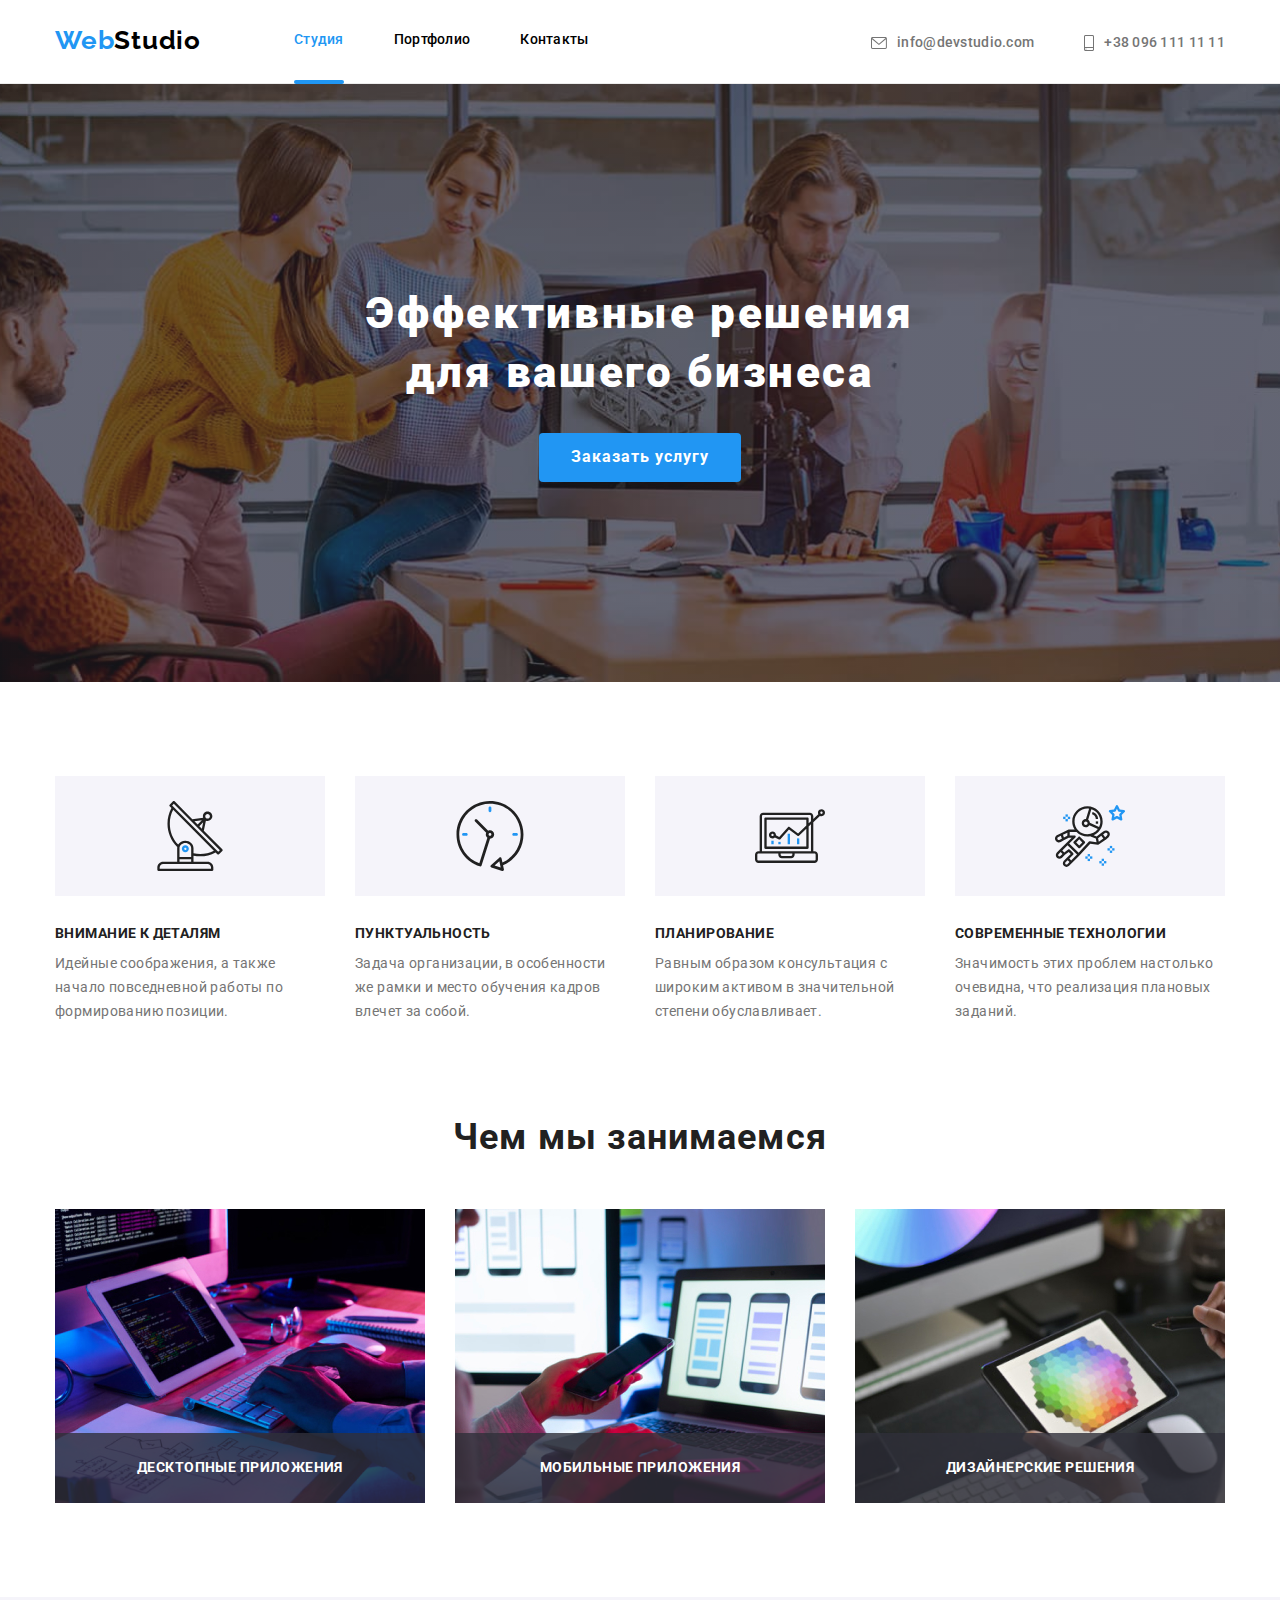
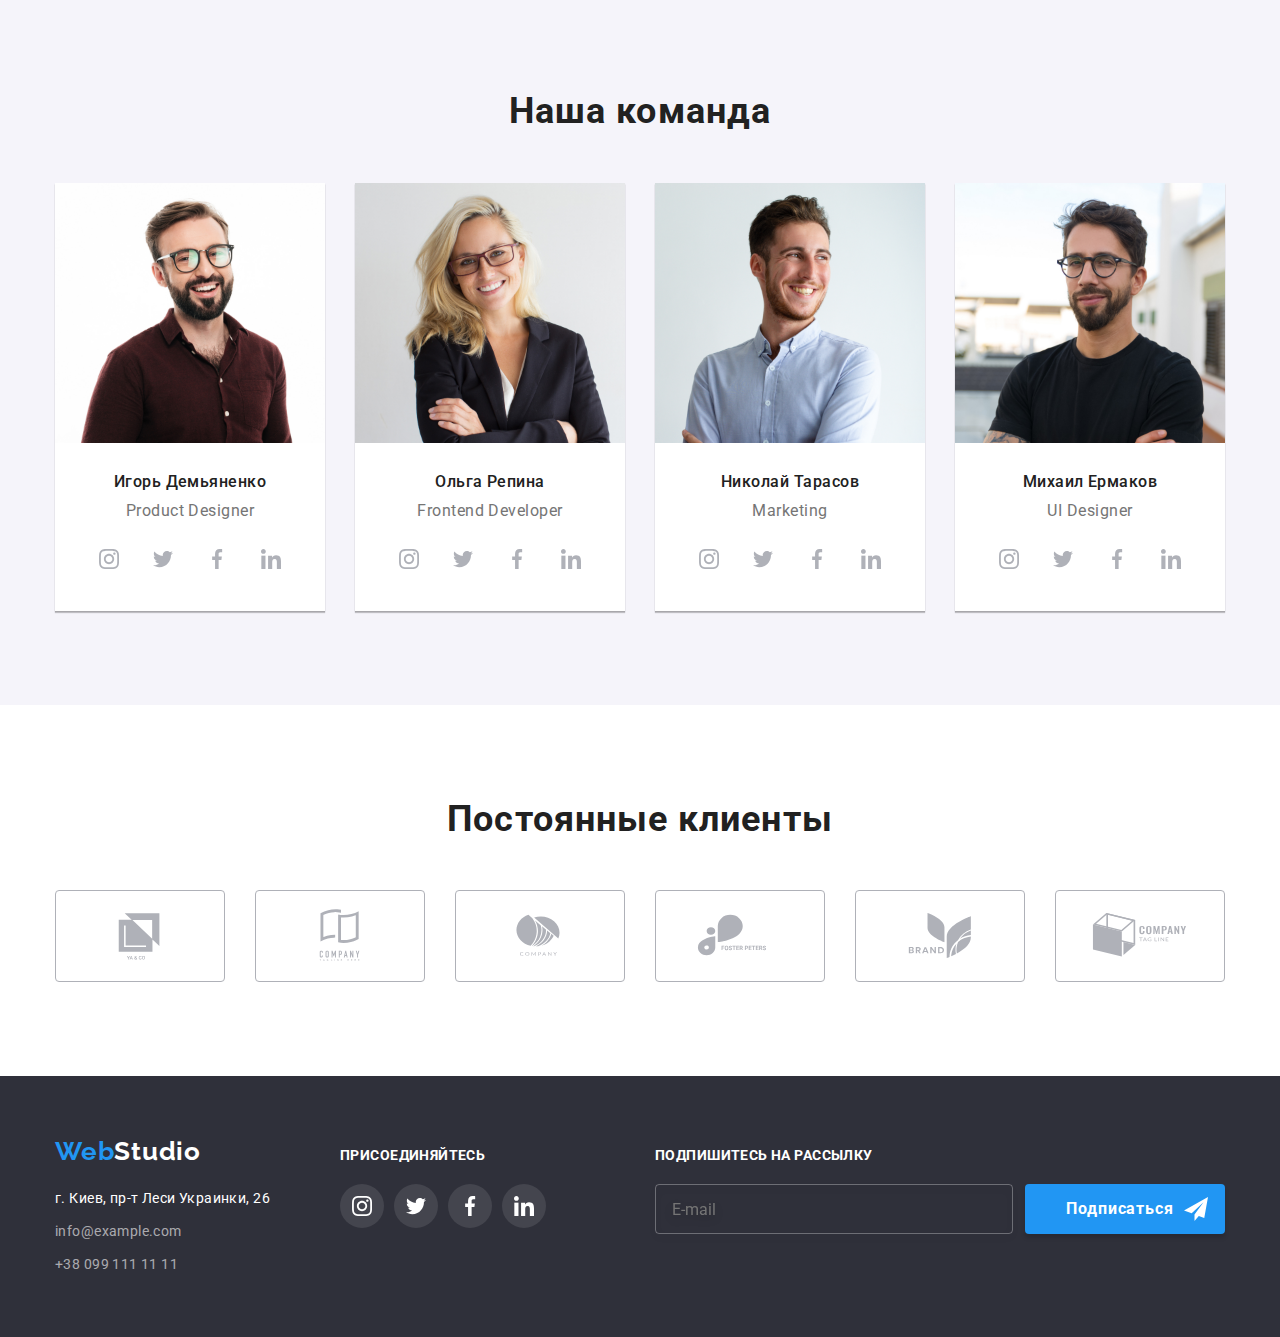
==== commit 64db5018: "add styles for footer form" ====
--- a/index.html
+++ b/index.html
@@ -375,10 +375,16 @@
                 </div>
                 <form class="footer-form">
                     <p class="footer-form-text">Подпишитесь на рассылку</p>
-                    <label for="" class="footer-form-label">
-                        <input class="footer-form-input" type="email" name="user-email" placeholder="E-mail">
-                    </label>
-                    <button class="footer-form-btn" type="submit">Подписаться</button>
+                    <div class="footer-form-container">
+                        <label for="" class="footer-form-label">
+                            <input class="footer-form-input" type="email" name="user-email" placeholder="E-mail">
+                        </label>
+                        <button class="footer-form-btn" type="submit"><span class="footer-form-btn-text">Подписаться</span>
+                            <svg class="footer-icon-send" width="24" height="24">
+                                <use href="./images/portfolio/icon/icons.svg#icon-icon-send"></use>
+                            </svg>
+                        </button>
+                    </div>
                 </form>
             </div>
         </footer>
@@ -424,6 +430,7 @@
                     </label>
                     <label class="form-modal-checkbox" for="checkbox">
                         <input id="checkbox" class="form-input-checkbox" type="checkbox" name="comment" required>
+                        <span class="icon-check"></span>
                         <span class="form-checkbox-text">Соглашаюсь с рассылкой и принимаю <a class="form-checkbox-link" href="">Условия договора</a></span>
                     </label>
                     <button class="form-modal-btn" type="submit">Отправить</button>
--- a/css/styles.css
+++ b/css/styles.css
@@ -597,7 +597,7 @@
     letter-spacing: 0.03em;
     color: var(--contact-color);
 }
-.form-checkbox-text::before{
+/*.form-checkbox-text::before{
     content: '';
     display: inline-block;
     width: 16px;
@@ -611,12 +611,42 @@
 .form-input-checkbox:checked + .form-checkbox-text::before{
     content: '';
     background-color: var(--focus-color);
-    background-image: url(../images/portfolio/icon/icons.svg#icon-icon-check);
-    background-size: contain;
+    background-image: url('../images/portfolio/icon/icon-check.svg');
+    
     border: none;
   
-}
-
+}*/
+.form-input-checkbox{
+    position: absolute;
+    width: 1px;
+    height: 1px;
+    margin: -1px;
+    overflow: hidden;
+    appearance: none;
+    -webkit-appearance: none;
+    -moz-appearance: none;
+    clip: rect(0 0 0 0);
+}
+.icon-check {
+    display: inline-block;
+    width: 16px;
+    height: 15px;
+    background-color: #fff;
+    border: 2px solid #000;
+    border-radius: 2px;
+}
+.icon-check:focus{
+    outline: none;
+    border-color: var(--focus-color);
+}
+.form-input-checkbox:checked + .icon-check{
+    border-color: var(--focus-color);
+    background-color: var(--focus-color);
+    background-image: url('../images/portfolio/icon/icon-check.svg');
+    background-origin: border-box;
+    background-size: contain;
+
+}
 
 .form-checkbox-link{
     color: var(--focus-color);
@@ -997,39 +1027,79 @@
     margin-left: auto;
 }
 
-.footer-form-text {}
+.footer-form-text {
+    
+    font-weight: 700;
+    font-size: 14px;
+    line-height: 1.14;
+    letter-spacing: 0.03em;
+    text-transform: uppercase;
+    
+    color: #FFFFFF;
+
+    margin-bottom: 20px;
+}
 
 .footer-form-label {}
 
-.footer-form-input {}
+.footer-form-container{
+    display: flex;
+    align-items: center;
+}
+.footer-form-input {
+    padding-left: 16px;
+    padding-top: 15px;
+    padding-bottom: 15px;
+    width: 358px;
+    height: 50px;
+
+    background-color: transparent;
+    color: #fff;
+
+    border: 1px solid rgba(255, 255, 255, 0.3);
+    filter: drop-shadow(0px 4px 4px rgba(0, 0, 0, 0.15));
+    border-radius: 4px;
+
+    margin-right: 12px;
+}
+
+.footer-form-input:focus{
+    border-color: var(--focus-color);
+    outline: none;
+}
 
 .footer-form-btn{
-    width: 200px;
-    height: 50px;
+    position: relative;
+
+    min-width: 200px;
+    min-height: 50px;
     padding: 10px 28px;
     border: none;
     background-color: var(--focus-color);
+    cursor: pointer;
 
     box-shadow: 0px 4px 4px rgba(0, 0, 0, 0.15);
     border-radius: 4px;
 
+    
+    
+}
+
+.footer-form-btn-text{
+    
     color: #fff;
-
-   
+    
+    
     font-weight: 700;
     font-size: 16px;
     line-height: 1.8;
-       
-    
-    /*display: flex;
-    align-items: center;
-    text-align: center;*/
+    
     letter-spacing: 0.06em;
-}
-
-.footer-form-btn::after {
-    content: '';
-    background-image: url(../images/portfolio/icon/icons.svg#icon-icon-send);
-    width: 24px;
-    height: 24px;
+
+    margin-right: 10px;
+}
+
+.footer-icon-send{
+    position: absolute;
+    bottom: 13px;
 }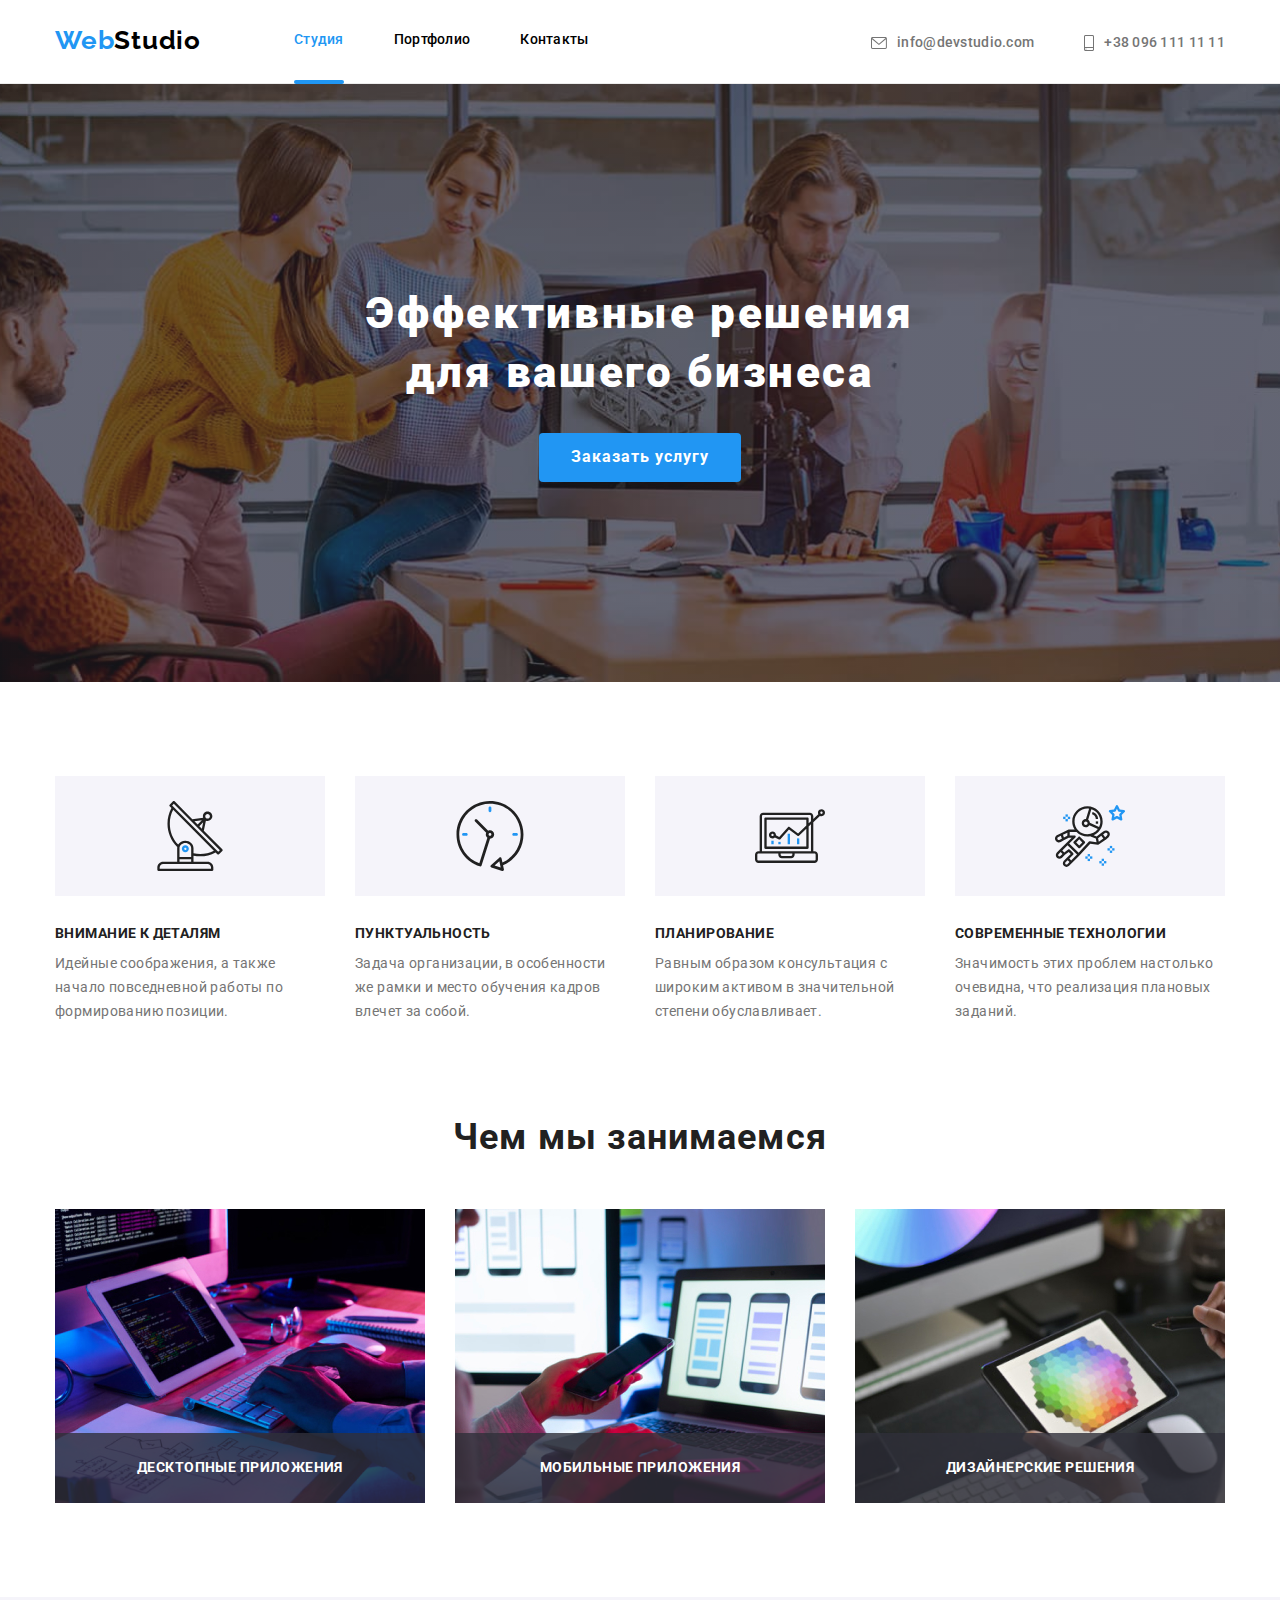
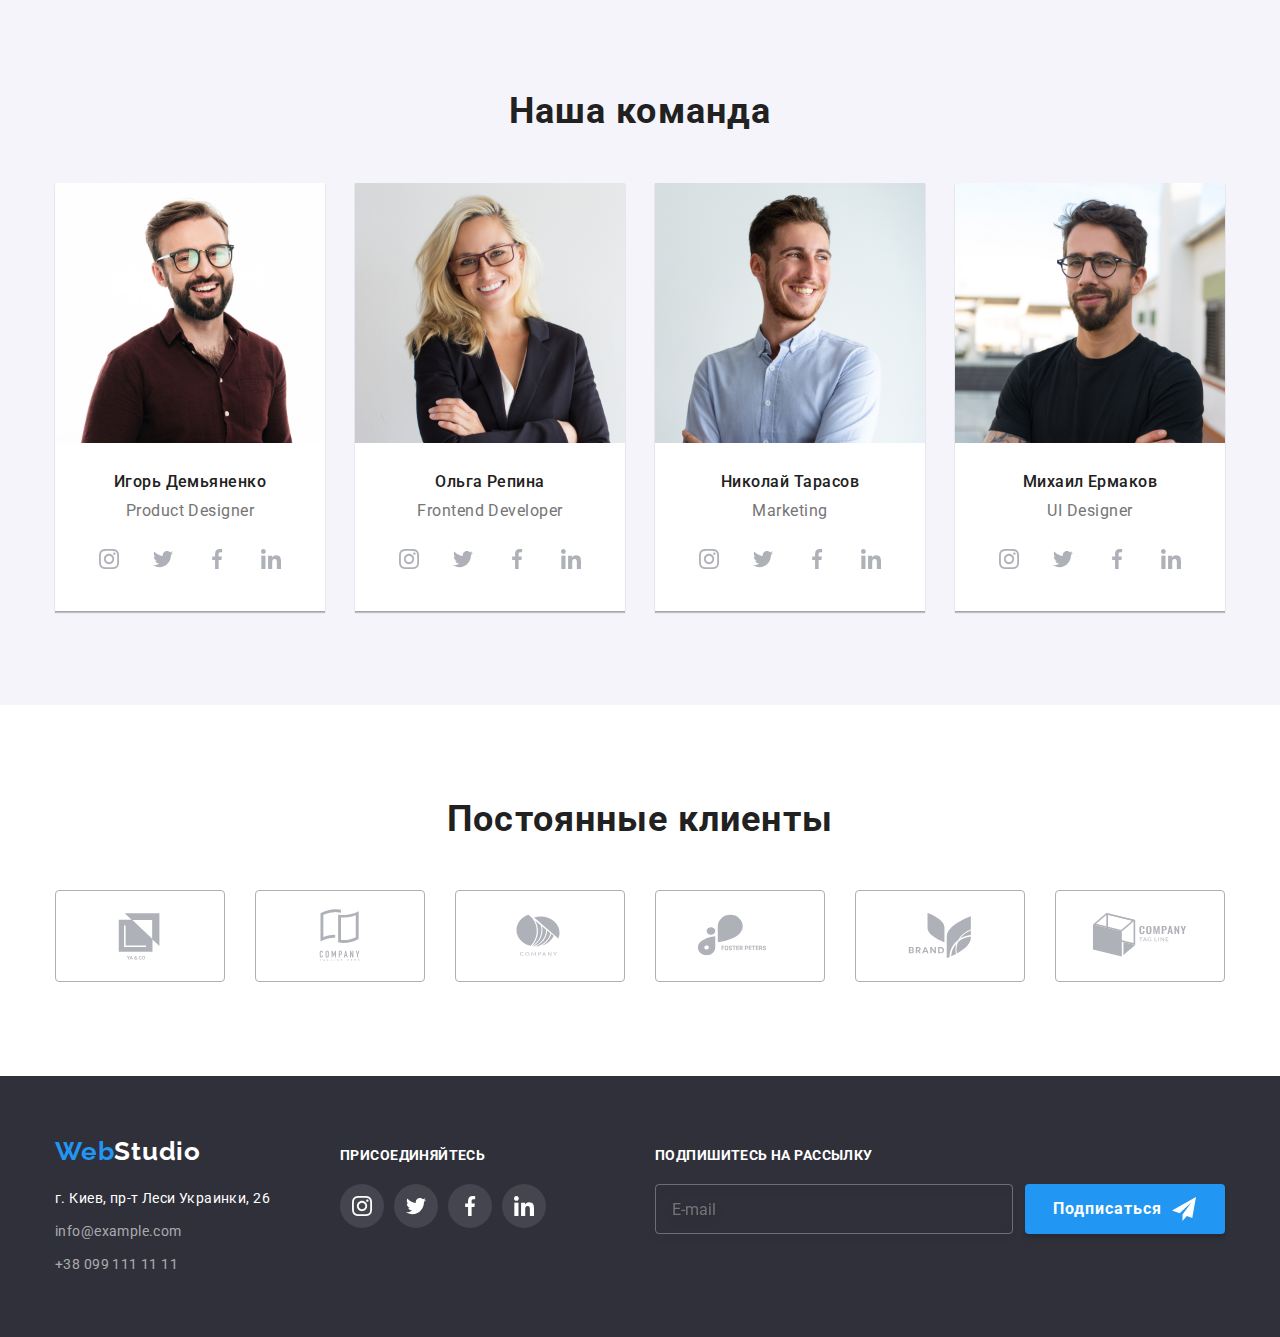
==== commit 6e65da54: "add corrections" ====
--- a/index.html
+++ b/index.html
@@ -26,7 +26,7 @@
             </nav>
             <ul class="header-contacts list">
                 <li class="contacts-item">
-                    <a class="contacts-item-link"href="mailto:info@devstudio.com ">
+                    <a class="contacts-item-link" href="mailto:info@devstudio.com ">
                         <svg class="icon-contact-item" >
                             <use href="./images/portfolio/icon/icons.svg#icon-envelope"></use>
                         </svg>info@devstudio.com</a>
@@ -316,9 +316,9 @@
                                 </svg>
                             </a>
                         </li>
-                    </ul>
-                    </section>
+                    </ul>  
                 </div>
+            </section>
         </main>
         <footer class="footer">
             <div class="container flex-container">
@@ -376,7 +376,7 @@
                 <form class="footer-form">
                     <p class="footer-form-text">Подпишитесь на рассылку</p>
                     <div class="footer-form-container">
-                        <label for="" class="footer-form-label">
+                        <label class="footer-form-label">
                             <input class="footer-form-input" type="email" name="user-email" placeholder="E-mail">
                         </label>
                         <button class="footer-form-btn" type="submit"><span class="footer-form-btn-text">Подписаться</span>
@@ -397,36 +397,36 @@
                 </button>
                 <form class="form-modal">
                     <p class="form-modal-text">Оставьте свои данные, мы вам перезвоним</p>
-                    <label class="form-modal-item" for="">
+                    <label class="form-modal-item">
                         <span class="form-modal-prompt">Имя</span>
-                        <div class="form-modal-icon-wrapper">
+                        <span class="form-modal-icon-wrapper">
                             <input class="form-modal-input" type="text" pattern="[a-zA-Z]*" name="username"  title="Elena" autofocus>
                             <svg class="form-modal-icon person-black">
                                 <use href="./images/portfolio/icon/icons.svg#icon-person-black-icon"></use>
                             </svg>
-                        </div>
+                        </span>
                     </label>
-                    <label class="form-modal-item" for="">
+                    <label class="form-modal-item">
                         <span class="form-modal-prompt">Телефон</span>
-                        <div class="form-modal-icon-wrapper">
+                        <span class="form-modal-icon-wrapper">
                             <input class="form-modal-input" type="tel" pattern="[+xxx]-[xxx]-[xx]-[xx]*" title="+xxx-xxx-xx-xx" name="phone-number" >
                             <svg class="form-modal-icon phone-black">
                                 <use href="./images/portfolio/icon/icons.svg#icon-phone-black-icon"></use>
                             </svg>
-                        </div>
+                        </span>
                     </label>
-                    <label class="form-modal-item" for="">
+                    <label class="form-modal-item">
                         <span class="form-modal-prompt">Почта</span>
-                        <div class="form-modal-icon-wrapper">
+                        <span class="form-modal-icon-wrapper">
                             <input class="form-modal-input" type="email" name="user-email">
                             <svg class="form-modal-icon email-black">
                                 <use href="./images/portfolio/icon/icons.svg#icon-email-black-icon"></use>
                             </svg>
-                        </div>
+                        </span>
                     </label>
-                    <label class="form-modal-textarea" for="">
+                    <label class="form-modal-textarea">
                         <span class="form-modal-prompt">Комментарий</span>
-                        <textarea class="form-modal-comment" type="text" placeholder="Введите текст"></textarea>
+                        <textarea class="form-modal-comment" placeholder="Введите текст"></textarea>
                     </label>
                     <label class="form-modal-checkbox" for="checkbox">
                         <input id="checkbox" class="form-input-checkbox" type="checkbox" name="comment" required>
--- a/css/styles.css
+++ b/css/styles.css
@@ -430,7 +430,7 @@
     box-sizing: border-box;
 
 
-    padding: 8px;
+    
     margin: auto;
     min-width: 528px;
     min-height: 581px;
@@ -512,6 +512,8 @@
 
     height: 40px;
     width: 100%;
+
+    transition: 250ms border-color 250ms cubic-bezier(0.4, 0, 0.2, 1);
 }
 
 .form-modal-input:focus{
@@ -533,6 +535,8 @@
     resize: none;
 
     padding: 12px 16px;
+
+    transition: 250ms border-color 250ms cubic-bezier(0.4, 0, 0.2, 1);
 }
 .form-modal-comment:focus{
     outline: none;
@@ -541,6 +545,7 @@
 
 .form-modal-icon-wrapper{
     position: relative;
+   
 }
 
 .form-modal-icon{
@@ -552,7 +557,7 @@
     height: 18px;
     fill: currentColor;
 
-    transform: translate(-50%, -50%);
+    transform: translateY(-50%);
 }
 
 
@@ -573,6 +578,7 @@
 }
 
 .form-modal-textarea {
+    display: block;
     margin-bottom: 20px;
 }
 
@@ -587,7 +593,11 @@
 
 
 .form-modal-checkbox {
+    display: flex;
+    align-items: center;
+    justify-content: center;
     margin-bottom: 30px;
+
 }
 
 
@@ -597,25 +607,7 @@
     letter-spacing: 0.03em;
     color: var(--contact-color);
 }
-/*.form-checkbox-text::before{
-    content: '';
-    display: inline-block;
-    width: 16px;
-    height: 15px;
-    border: 2px solid var(--title-color);
-    border-radius: 2px;
-    margin-right: 7px;
-
-    transition: background-color 250ms cubic-bezier(0.4, 0, 0.2, 1), background-size 250ms cubic-bezier(0.4, 0, 0.2, 1);
-}
-.form-input-checkbox:checked + .form-checkbox-text::before{
-    content: '';
-    background-color: var(--focus-color);
-    background-image: url('../images/portfolio/icon/icon-check.svg');
-    
-    border: none;
-  
-}*/
+
 .form-input-checkbox{
     position: absolute;
     width: 1px;
@@ -634,6 +626,10 @@
     background-color: #fff;
     border: 2px solid #000;
     border-radius: 2px;
+
+    margin-right: 9px;
+
+    transition: background-color 250ms cubic-bezier(0.4, 0, 0.2, 1), background-image 250ms cubic-bezier(0.4, 0, 0.2, 1), border-color 250ms cubic-bezier(0.4, 0, 0.2, 1);
 }
 .icon-check:focus{
     outline: none;
@@ -644,7 +640,9 @@
     background-color: var(--focus-color);
     background-image: url('../images/portfolio/icon/icon-check.svg');
     background-origin: border-box;
-    background-size: contain;
+    background-repeat: no-repeat;
+    background-size: 13px 10px;
+    background-position: center;
 
 }
 
@@ -672,6 +670,8 @@
     border-radius: 4px;
 
     margin: 0 auto;
+
+    transition: 250ms background-color 250ms cubic-bezier(0.4, 0, 0.2, 1);
 }
 
 .form-modal-btn:hover,
@@ -1040,7 +1040,9 @@
     margin-bottom: 20px;
 }
 
-.footer-form-label {}
+.footer-form-label {
+    margin-right: 12px;
+}
 
 .footer-form-container{
     display: flex;
@@ -1060,7 +1062,9 @@
     filter: drop-shadow(0px 4px 4px rgba(0, 0, 0, 0.15));
     border-radius: 4px;
 
-    margin-right: 12px;
+   
+
+    transition: 250ms border-color 250ms cubic-bezier(0.4, 0, 0.2, 1);
 }
 
 .footer-form-input:focus{
@@ -1069,7 +1073,8 @@
 }
 
 .footer-form-btn{
-    position: relative;
+    display: flex;
+    align-items: center;
 
     min-width: 200px;
     min-height: 50px;
@@ -1100,6 +1105,6 @@
 }
 
 .footer-icon-send{
-    position: absolute;
+    
     bottom: 13px;
 }